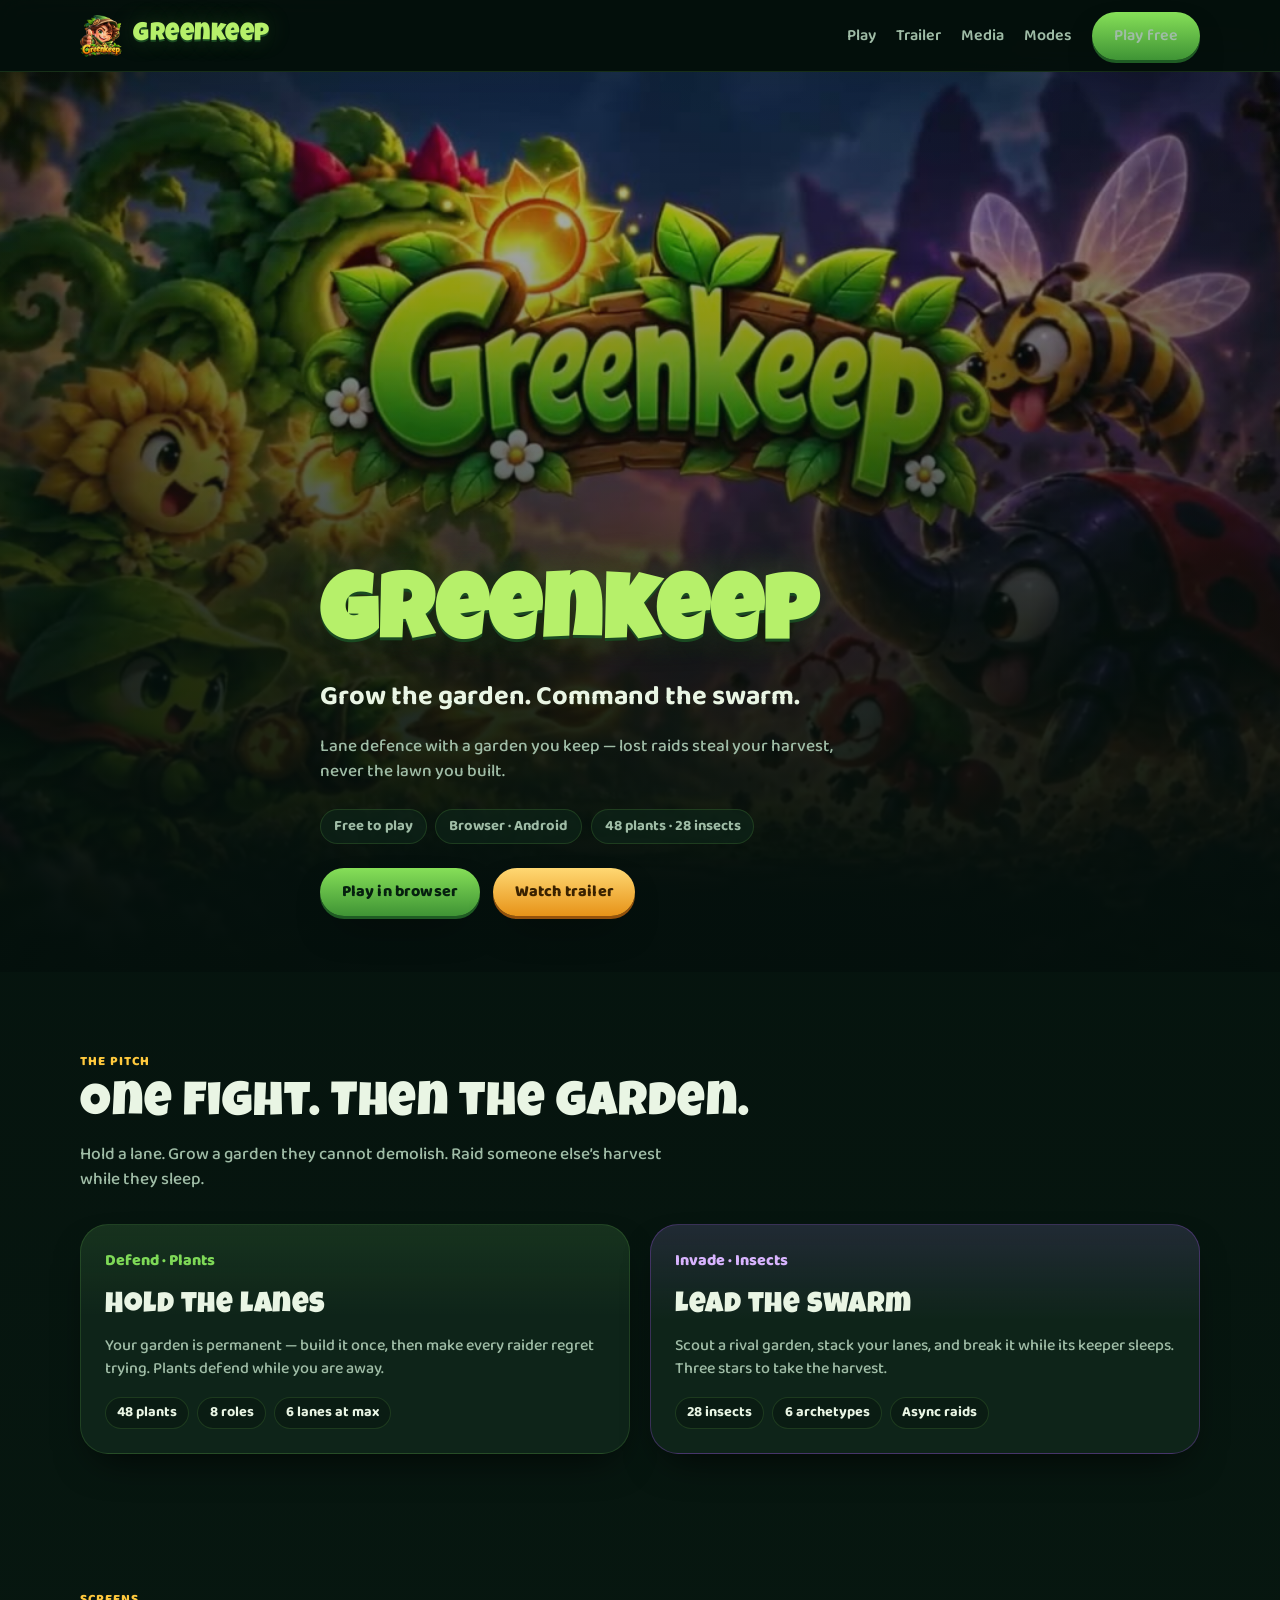
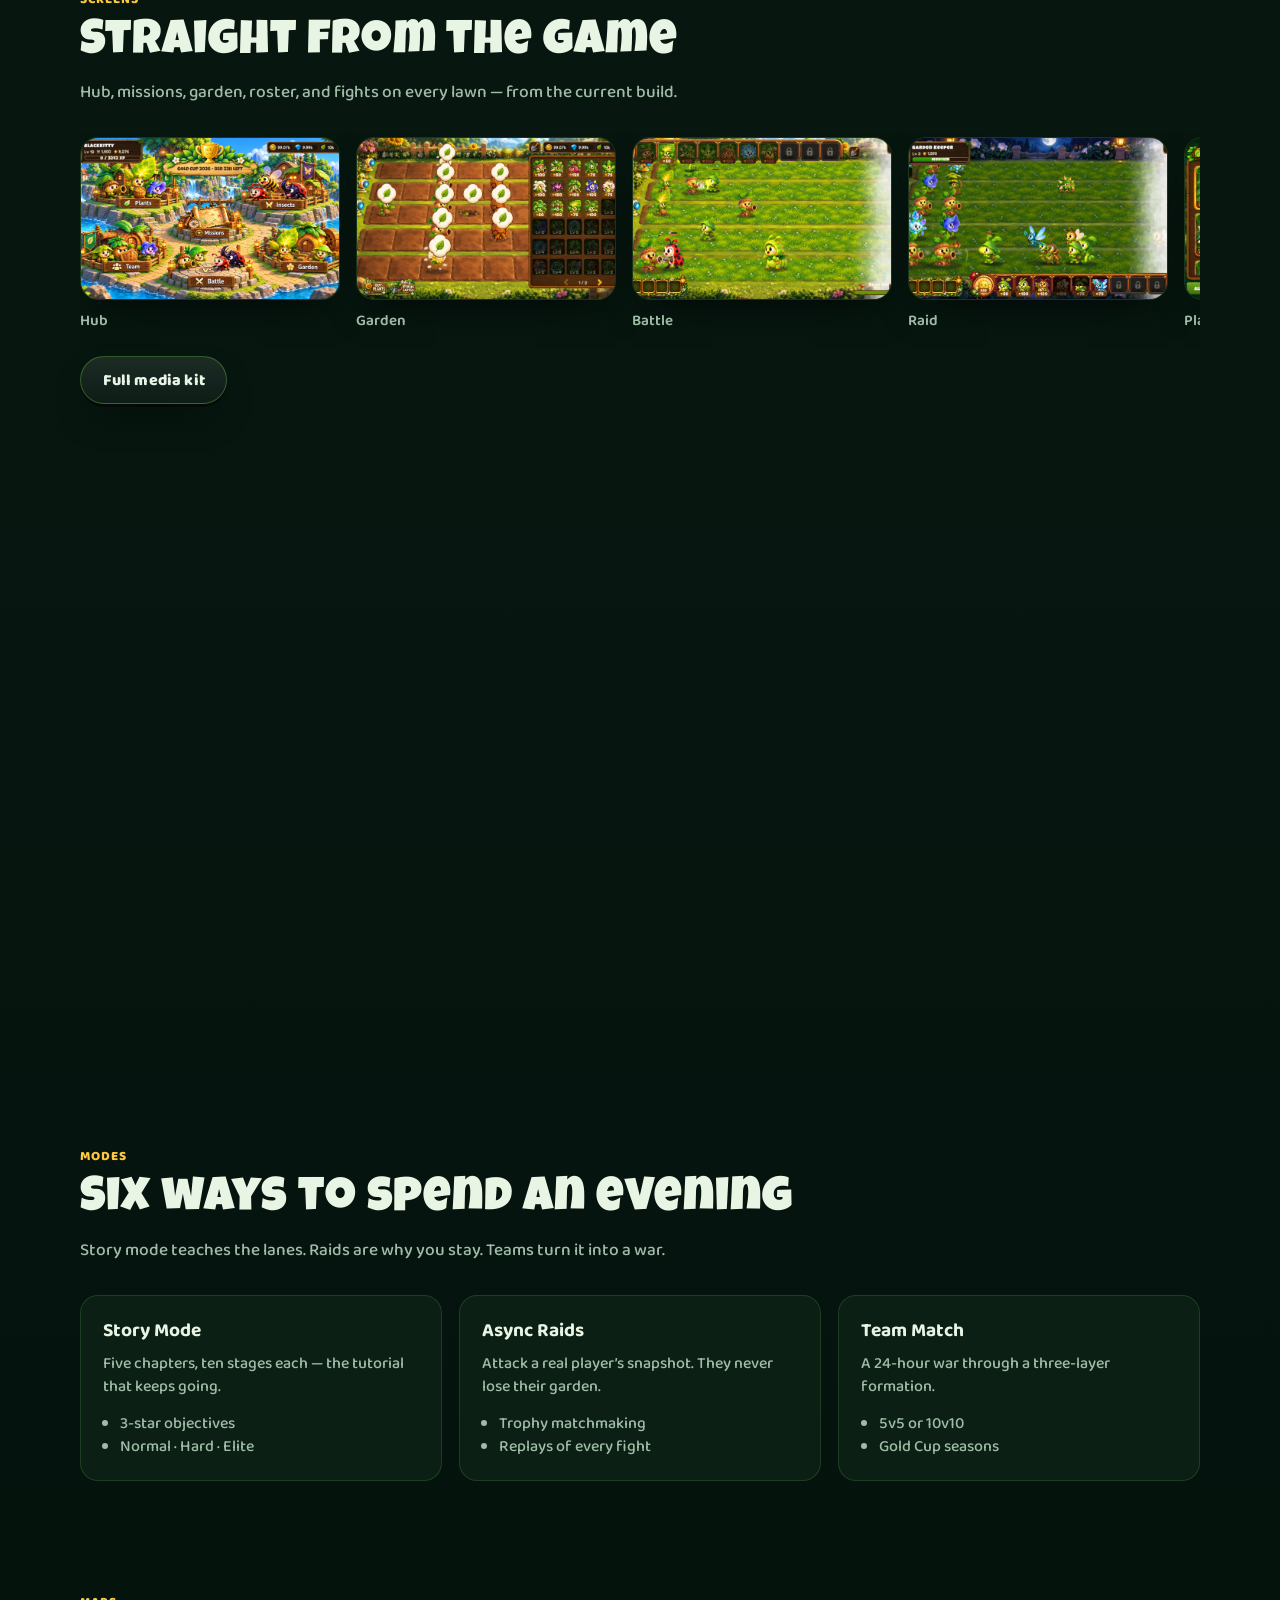
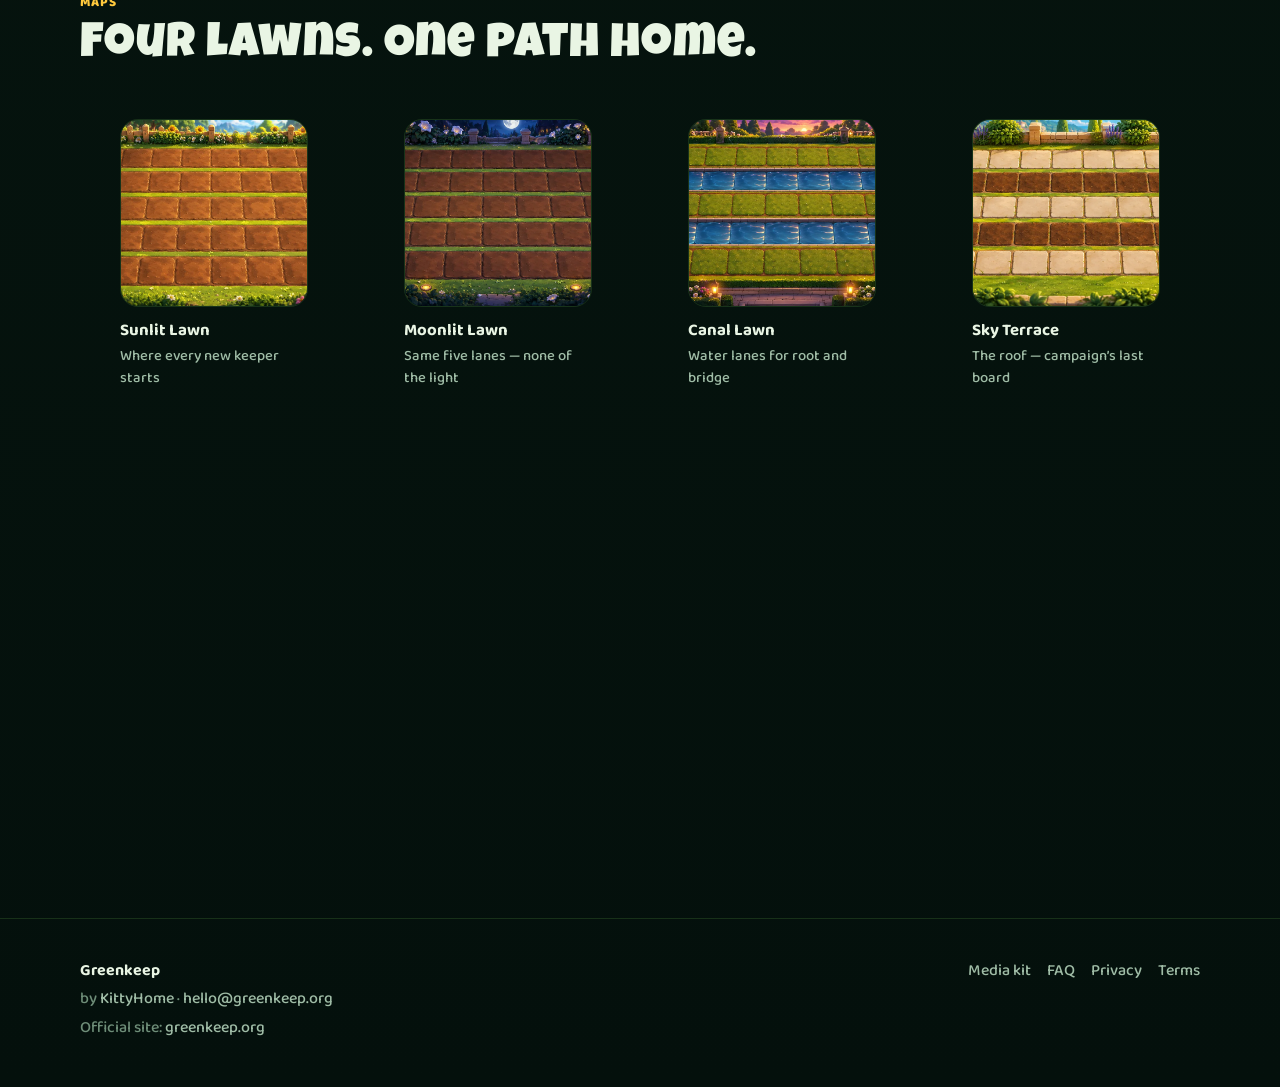
==== index.html @ dce056f8 "Add Greenkeep public marketing profile with site, video, and media kit." ====
<!doctype html>
<html lang="en">
  <head>
    <meta charset="UTF-8" />
    <meta name="viewport" content="width=device-width, initial-scale=1" />
    <meta name="theme-color" content="#04100c" />
    <title>Greenkeep — lane defence with a garden you keep</title>
    <meta
      name="description"
      content="A free lane-defence game: grow a garden they cannot demolish, then raid someone else’s harvest. Play in the browser or on Android."
    />
    <link rel="canonical" href="https://www.greenkeep.org/" />
    <meta property="og:type" content="website" />
    <meta property="og:site_name" content="Greenkeep" />
    <meta property="og:url" content="https://www.greenkeep.org/" />
    <meta property="og:title" content="Greenkeep — lane defence with a garden you keep" />
    <meta
      property="og:description"
      content="Grow a garden they cannot demolish. Raid someone else’s harvest. Play free in the browser or on Android."
    />
    <meta property="og:image" content="media/brand/og-card.jpg" />
    <meta name="twitter:card" content="summary_large_image" />
    <meta name="twitter:title" content="Greenkeep — lane defence with a garden you keep" />
    <meta
      name="twitter:description"
      content="Grow a garden they cannot demolish. Raid someone else’s harvest. Play free in the browser or on Android."
    />
    <meta name="twitter:image" content="media/brand/og-card.jpg" />
    <link rel="icon" type="image/png" sizes="32x32" href="media/brand/favicon-32.png" />
    <link rel="icon" type="image/png" sizes="256x256" href="media/brand/favicon.png" />
    <link rel="apple-touch-icon" href="media/brand/apple-touch-icon.png" />
    <link rel="preconnect" href="https://fonts.googleapis.com" />
    <link rel="preconnect" href="https://fonts.gstatic.com" crossorigin />
    <link
      href="https://fonts.googleapis.com/css2?family=Baloo+2:wght@400;500;600;700;800&family=Luckiest+Guy&display=swap"
      rel="stylesheet"
    />
    <link rel="stylesheet" href="css/site.css" />
    <script type="application/ld+json">
      {
        "@context": "https://schema.org",
        "@type": "VideoGame",
        "name": "Greenkeep",
        "description": "A free lane-defence game: grow a garden they cannot demolish, then raid someone else’s harvest.",
        "url": "https://www.greenkeep.org/",
        "image": "https://www.greenkeep.org/assets/gen/og-card.jpg",
        "genre": ["Strategy", "Tower Defense", "Lane defence"],
        "gamePlatform": ["WebBrowser", "Android"],
        "applicationCategory": "GameApplication",
        "operatingSystem": "Android, Web",
        "offers": {
          "@type": "Offer",
          "price": "0",
          "priceCurrency": "USD",
          "availability": "https://schema.org/InStock",
          "url": "https://www.greenkeep.org/download"
        }
      }
    </script>
  </head>
  <body>
    <a class="skip" href="#main">Skip to content</a>

    <header class="nav">
      <div class="nav__inner">
        <a class="brand" href="index.html" aria-label="Greenkeep home">
          <img src="media/brand/logo.webp" width="42" height="42" alt="" />
          <span class="brand__name">Greenkeep</span>
        </a>
        <nav class="nav__links" aria-label="Primary">
          <a href="#play">Play</a>
          <a href="#trailer">Trailer</a>
          <a href="media.html">Media</a>
          <a href="https://www.greenkeep.org/modes">Modes</a>
          <a class="btn nav__cta" href="https://www.greenkeep.org/play">Play free</a>
        </nav>
      </div>
    </header>

    <main id="main">
      <section class="hero">
        <div class="hero__media" aria-hidden="true">
          <video
            data-hero-video
            autoplay
            muted
            loop
            playsinline
            poster="media/video/intro-poster.jpg"
          >
            <source src="media/video/intro-teaser.mp4" type="video/mp4" />
          </video>
        </div>
        <div class="hero__veil" aria-hidden="true"></div>
        <div class="shell hero__content">
          <h1 class="hero__brand">Greenkeep</h1>
          <p class="hero__line">Grow the garden. Command the swarm.</p>
          <p class="hero__sub">
            Lane defence with a garden you keep — lost raids steal your harvest, never the lawn you
            built.
          </p>
          <ul class="pills">
            <li>Free to play</li>
            <li>Browser · Android</li>
            <li>48 plants · 28 insects</li>
          </ul>
          <div class="btn-row">
            <a class="btn" href="https://www.greenkeep.org/play">Play in browser</a>
            <button class="btn btn--sun" type="button" data-trailer-yt="_sWoGF-cBxM">
              Watch trailer
            </button>
          </div>
        </div>
      </section>

      <section class="section" id="play">
        <div class="shell">
          <p class="kicker reveal">The pitch</p>
          <h2 class="reveal">One fight. Then the garden.</h2>
          <p class="lede reveal">
            Hold a lane. Grow a garden they cannot demolish. Raid someone else’s harvest while they
            sleep.
          </p>

          <div class="split">
            <article class="side reveal">
              <p class="role">Defend · Plants</p>
              <h3>Hold the lanes</h3>
              <p>
                Your garden is permanent — build it once, then make every raider regret trying.
                Plants defend while you are away.
              </p>
              <ul>
                <li>48 plants</li>
                <li>8 roles</li>
                <li>6 lanes at max</li>
              </ul>
            </article>
            <article class="side side--swarm reveal">
              <p class="role">Invade · Insects</p>
              <h3>Lead the swarm</h3>
              <p>
                Scout a rival garden, stack your lanes, and break it while its keeper sleeps. Three
                stars to take the harvest.
              </p>
              <ul>
                <li>28 insects</li>
                <li>6 archetypes</li>
                <li>Async raids</li>
              </ul>
            </article>
          </div>
        </div>
      </section>

      <section class="section section--tight">
        <div class="shell">
          <p class="kicker reveal">Screens</p>
          <h2 class="reveal">Straight from the game</h2>
          <p class="lede reveal">
            Hub, missions, garden, roster, and fights on every lawn — from the current build.
          </p>

          <div class="rail" aria-label="Screenshot gallery">
            <button
              class="shot"
              type="button"
              data-lightbox-src="media/screens/shot-hub.webp"
              data-lightbox-alt="Greenkeep hub village"
              data-lightbox-caption="The hub — your village, with every mode a tap away"
            >
              <figure>
                <img src="media/screens/shot-hub.webp" alt="The hub village screen" loading="lazy" />
                <figcaption>Hub</figcaption>
              </figure>
            </button>
            <button
              class="shot"
              type="button"
              data-lightbox-src="media/screens/shot-garden.webp"
              data-lightbox-alt="Player garden"
              data-lightbox-caption="Your garden — plant, water, harvest; it is never demolished"
            >
              <figure>
                <img src="media/screens/shot-garden.webp" alt="Garden screen" loading="lazy" />
                <figcaption>Garden</figcaption>
              </figure>
            </button>
            <button
              class="shot"
              type="button"
              data-lightbox-src="media/screens/shot-battle-sunlit.webp"
              data-lightbox-alt="Sunlit Lawn battle"
              data-lightbox-caption="A Sunlit Lawn defence — insects biting, plants firing back"
            >
              <figure>
                <img
                  src="media/screens/shot-battle-sunlit.webp"
                  alt="Battle on Sunlit Lawn"
                  loading="lazy"
                />
                <figcaption>Battle</figcaption>
              </figure>
            </button>
            <button
              class="shot"
              type="button"
              data-lightbox-src="media/screens/shot-raid-moonlit.webp"
              data-lightbox-alt="Moonlit Lawn raid"
              data-lightbox-caption="Raiding a garden on the Moonlit Lawn, lane by lane"
            >
              <figure>
                <img
                  src="media/screens/shot-raid-moonlit.webp"
                  alt="Raid on Moonlit Lawn"
                  loading="lazy"
                />
                <figcaption>Raid</figcaption>
              </figure>
            </button>
            <button
              class="shot"
              type="button"
              data-lightbox-src="media/screens/shot-plants.webp"
              data-lightbox-alt="Plant roster"
              data-lightbox-caption="The plant roster — level a unit and the stats move in front of you"
            >
              <figure>
                <img src="media/screens/shot-plants.webp" alt="Plant roster" loading="lazy" />
                <figcaption>Plants</figcaption>
              </figure>
            </button>
            <button
              class="shot"
              type="button"
              data-lightbox-src="media/screens/shot-insects.webp"
              data-lightbox-alt="Insect hatchery"
              data-lightbox-caption="The hatchery — every insect, its role and what it still needs"
            >
              <figure>
                <img src="media/screens/shot-insects.webp" alt="Insect hatchery" loading="lazy" />
                <figcaption>Insects</figcaption>
              </figure>
            </button>
          </div>

          <div class="btn-row" style="margin-top: 0.5rem">
            <a class="btn btn--ghost" href="media.html">Full media kit</a>
          </div>
        </div>
      </section>

      <section class="section" id="trailer">
        <div class="shell">
          <p class="kicker reveal">Trailer</p>
          <h2 class="reveal">Two and a half minutes of Greenkeep</h2>
          <div class="trailer reveal">
            <div class="trailer__stage">
              <video
                poster="media/video/intro-poster.webp"
                muted
                loop
                playsinline
                autoplay
                aria-label="Greenkeep trailer teaser"
              >
                <source src="media/video/intro-teaser.mp4" type="video/mp4" />
              </video>
              <button class="trailer__play" type="button" data-trailer-yt="_sWoGF-cBxM">
                <span>▶ Watch trailer · 2:30</span>
              </button>
            </div>
            <div>
              <p class="lede">
                Hold a lane. Grow a garden they cannot demolish. Raid someone else’s harvest while
                they sleep.
              </p>
              <p class="lede" style="margin-top: 1rem">
                2:30 · in-game footage from the current build · watch in HD on YouTube.
              </p>
              <div class="btn-row" style="margin-top: 1.4rem">
                <a class="btn btn--sun" href="https://youtu.be/_sWoGF-cBxM" target="_blank" rel="noopener"
                  >Open on YouTube</a
                >
                <a class="btn btn--ghost" href="https://www.greenkeep.org/media">Site gallery</a>
              </div>
            </div>
          </div>
        </div>
      </section>

      <section class="section section--tight">
        <div class="shell">
          <p class="kicker reveal">Modes</p>
          <h2 class="reveal">Six ways to spend an evening</h2>
          <p class="lede reveal">
            Story mode teaches the lanes. Raids are why you stay. Teams turn it into a war.
          </p>
          <div class="feature-grid">
            <article class="feature reveal">
              <h3>Story Mode</h3>
              <p>Five chapters, ten stages each — the tutorial that keeps going.</p>
              <ul>
                <li>3-star objectives</li>
                <li>Normal · Hard · Elite</li>
              </ul>
            </article>
            <article class="feature reveal">
              <h3>Async Raids</h3>
              <p>Attack a real player’s snapshot. They never lose their garden.</p>
              <ul>
                <li>Trophy matchmaking</li>
                <li>Replays of every fight</li>
              </ul>
            </article>
            <article class="feature reveal">
              <h3>Team Match</h3>
              <p>A 24-hour war through a three-layer formation.</p>
              <ul>
                <li>5v5 or 10v10</li>
                <li>Gold Cup seasons</li>
              </ul>
            </article>
          </div>
        </div>
      </section>

      <section class="section section--tight">
        <div class="shell">
          <p class="kicker reveal">Maps</p>
          <h2 class="reveal">Four lawns. One path home.</h2>
          <div class="maps">
            <figure class="map-card reveal">
              <img src="media/maps/board-sunlit-lawn.webp" alt="Sunlit Lawn board" loading="lazy" />
              <h3>Sunlit Lawn</h3>
              <p>Where every new keeper starts</p>
            </figure>
            <figure class="map-card reveal">
              <img src="media/maps/board-moonlit-lawn.webp" alt="Moonlit Lawn board" loading="lazy" />
              <h3>Moonlit Lawn</h3>
              <p>Same five lanes — none of the light</p>
            </figure>
            <figure class="map-card reveal">
              <img src="media/maps/board-canal-lawn.webp" alt="Canal Lawn board" loading="lazy" />
              <h3>Canal Lawn</h3>
              <p>Water lanes for root and bridge</p>
            </figure>
            <figure class="map-card reveal">
              <img src="media/maps/board-sky-terrace.webp" alt="Sky Terrace board" loading="lazy" />
              <h3>Sky Terrace</h3>
              <p>The roof — campaign’s last board</p>
            </figure>
          </div>
        </div>
      </section>

      <section class="section">
        <div class="shell">
          <div class="cta reveal">
            <p class="kicker">Play free</p>
            <h2>Three minutes. One lane. I’ll show you.</h2>
            <p class="lede">
              Open the game and meet the Guardian on the Sunlit Lawn. No account needed to look
              around — your garden is waiting the moment you make one.
            </p>
            <div class="btn-row" style="margin-top: 1.4rem">
              <a class="btn" href="https://www.greenkeep.org/play">Play in browser</a>
              <a class="btn btn--ghost" href="https://www.greenkeep.org/download">Android APK</a>
              <a class="btn btn--ghost" href="https://discord.gg/TpE6PCnMNK" target="_blank" rel="noopener"
                >Discord</a
              >
            </div>
          </div>
        </div>
      </section>
    </main>

    <footer class="footer">
      <div class="shell footer__grid">
        <div>
          <strong style="color: var(--text)">Greenkeep</strong>
          <p style="margin: 0.35rem 0 0">
            by
            <a href="https://github.com/KittyHome" target="_blank" rel="noopener">KittyHome</a>
            ·
            <a href="mailto:hello@greenkeep.org">hello@greenkeep.org</a>
          </p>
          <p style="margin: 0.35rem 0 0">Official site: <a href="https://www.greenkeep.org/">greenkeep.org</a></p>
        </div>
        <nav aria-label="Footer">
          <a href="media.html">Media kit</a>
          <a href="https://www.greenkeep.org/faq">FAQ</a>
          <a href="https://www.greenkeep.org/privacy">Privacy</a>
          <a href="https://www.greenkeep.org/terms">Terms</a>
        </nav>
      </div>
    </footer>

    <div class="lightbox" data-lightbox hidden>
      <button class="btn btn--ghost lightbox__close" type="button" data-lightbox-close>Close</button>
      <div class="lightbox__panel">
        <div data-lightbox-media></div>
        <p class="lightbox__cap" data-lightbox-caption></p>
      </div>
    </div>

    <script src="js/site.js"></script>
  </body>
</html>
---- css/site.css ----
:root {
  --ink: #04100c;
  --ink-2: #081a13;
  --panel: #0e2419;
  --panel-2: #12301f;
  --panel-edge: #23543a;
  --leaf: #7ed957;
  --leaf-deep: #2e7d32;
  --lime: #b6f06a;
  --sun: #ffc93d;
  --sun-deep: #e08b12;
  --swarm: #a855f7;
  --swarm-deep: #6b21a8;
  --ember: #ff6b4a;
  --text: #e9f5e4;
  --text-dim: #9fbca6;
  --text-faint: #6e8d78;
  --line: rgba(126, 217, 87, 0.16);
  --line-strong: rgba(126, 217, 87, 0.32);
  --radius: 18px;
  --radius-lg: 28px;
  --shadow-lift: 0 18px 40px -18px rgba(0, 0, 0, 0.85);
  --font-display: "Luckiest Guy", "Segoe UI Black", Impact, system-ui, sans-serif;
  --font-ui: "Baloo 2", "Segoe UI", system-ui, -apple-system, sans-serif;
  --shell: min(1120px, calc(100vw - 2.5rem));
  --nav-h: 72px;
}

*,
*::before,
*::after {
  box-sizing: border-box;
}

html {
  scroll-behavior: smooth;
}

body {
  margin: 0;
  min-height: 100%;
  color: var(--text);
  font-family: var(--font-ui);
  font-weight: 500;
  background-color: var(--ink);
  background-image:
    radial-gradient(1100px 620px at 12% -8%, rgba(126, 217, 87, 0.12), transparent 62%),
    radial-gradient(900px 560px at 92% 8%, rgba(168, 85, 247, 0.1), transparent 58%),
    linear-gradient(180deg, #04100c 0%, #071710 40%, #04100c 100%);
  line-height: 1.45;
}

img,
video {
  display: block;
  max-width: 100%;
}

a {
  color: var(--lime);
  text-decoration: none;
}

a:hover {
  color: var(--sun);
}

.shell {
  width: var(--shell);
  margin-inline: auto;
}

.skip {
  position: absolute;
  left: -999px;
  top: 0;
  background: var(--leaf);
  color: #04100c;
  padding: 0.6rem 1rem;
  z-index: 100;
}

.skip:focus {
  left: 1rem;
  top: 1rem;
}

/* Nav */
.nav {
  position: sticky;
  top: 0;
  z-index: 40;
  height: var(--nav-h);
  display: flex;
  align-items: center;
  backdrop-filter: blur(14px);
  background: rgba(4, 16, 12, 0.78);
  border-bottom: 1px solid var(--line);
}

.nav__inner {
  display: flex;
  align-items: center;
  justify-content: space-between;
  gap: 1rem;
  width: var(--shell);
  margin-inline: auto;
}

.brand {
  display: inline-flex;
  align-items: center;
  gap: 0.7rem;
  color: var(--text);
}

.brand img {
  width: 42px;
  height: 42px;
  object-fit: contain;
}

.brand__name {
  font-family: var(--font-display);
  font-size: 1.55rem;
  letter-spacing: 0.02em;
  color: var(--lime);
  text-shadow: 0 2px 0 #1a4a22, 0 0 24px rgba(126, 217, 87, 0.25);
}

.nav__links {
  display: flex;
  align-items: center;
  gap: 1.25rem;
}

.nav__links a {
  color: var(--text-dim);
  font-weight: 600;
}

.nav__links a:hover,
.nav__links a[aria-current="page"] {
  color: var(--text);
}

.nav__cta {
  display: none;
}

@media (min-width: 820px) {
  .nav__cta {
    display: inline-flex;
  }
}

/* Buttons */
.btn {
  --btn-face: linear-gradient(180deg, #86df58, #3f9435);
  --btn-edge: #1f5c24;
  display: inline-flex;
  align-items: center;
  justify-content: center;
  gap: 0.5rem;
  min-height: 48px;
  padding: 0.7rem 1.35rem;
  border: 0;
  border-radius: 999px;
  background: var(--btn-face);
  box-shadow: 0 3px 0 var(--btn-edge), var(--shadow-lift);
  color: #06200f;
  font: inherit;
  font-weight: 800;
  letter-spacing: 0.01em;
  cursor: pointer;
  text-decoration: none;
  transition: transform 160ms ease, filter 160ms ease;
}

.btn:hover {
  transform: translateY(-2px);
  filter: brightness(1.05);
  color: #06200f;
}

.btn:active {
  transform: translateY(1px);
  box-shadow: 0 1px 0 var(--btn-edge);
}

.btn--sun {
  --btn-face: linear-gradient(180deg, #ffd873, #e79318);
  --btn-edge: #94520c;
  color: #3a2200;
}

.btn--sun:hover {
  color: #3a2200;
}

.btn--ghost {
  --btn-face: linear-gradient(180deg, rgba(255, 255, 255, 0.09), rgba(255, 255, 255, 0.03));
  --btn-edge: rgba(0, 0, 0, 0.5);
  color: var(--text);
  border: 1px solid var(--line-strong);
}

.btn--ghost:hover {
  color: var(--text);
}

.btn-row {
  display: flex;
  flex-wrap: wrap;
  gap: 0.85rem;
}

/* Hero */
.hero {
  position: relative;
  min-height: min(100svh, 920px);
  display: grid;
  align-items: end;
  overflow: hidden;
  isolation: isolate;
}

.hero__media {
  position: absolute;
  inset: 0;
  z-index: -2;
}

.hero__media video,
.hero__media img {
  width: 100%;
  height: 100%;
  object-fit: cover;
  object-position: center 35%;
}

.hero__veil {
  position: absolute;
  inset: 0;
  z-index: -1;
  background:
    linear-gradient(180deg, rgba(4, 16, 12, 0.25) 0%, rgba(4, 16, 12, 0.55) 45%, rgba(4, 16, 12, 0.96) 100%),
    radial-gradient(70% 50% at 50% 20%, transparent 30%, rgba(4, 16, 12, 0.55) 100%);
}

.hero__content {
  padding: 5.5rem 0 3.5rem;
  max-width: 40rem;
  animation: rise 900ms cubic-bezier(0.2, 0.8, 0.2, 1) both;
}

.hero__brand {
  margin: 0 0 0.85rem;
  font-family: var(--font-display);
  font-size: clamp(3.4rem, 10vw, 5.6rem);
  line-height: 0.95;
  letter-spacing: 0.02em;
  color: var(--lime);
  text-shadow:
    0 3px 0 #1a4a22,
    0 10px 40px rgba(0, 0, 0, 0.55),
    0 0 40px rgba(126, 217, 87, 0.28);
}

.hero__line {
  margin: 0 0 1.1rem;
  font-size: clamp(1.25rem, 2.6vw, 1.7rem);
  font-weight: 700;
  color: var(--text);
}

.hero__sub {
  margin: 0 0 1.6rem;
  max-width: 34rem;
  color: var(--text-dim);
  font-size: 1.08rem;
}

.pills {
  display: flex;
  flex-wrap: wrap;
  gap: 0.55rem;
  margin: 0 0 1.5rem;
  padding: 0;
  list-style: none;
}

.pills li {
  padding: 0.35rem 0.8rem;
  border-radius: 999px;
  border: 1px solid var(--line);
  background: rgba(14, 36, 25, 0.7);
  color: var(--text-dim);
  font-size: 0.92rem;
  font-weight: 700;
}

/* Sections */
.section {
  padding: 5rem 0;
}

.section--tight {
  padding: 3.5rem 0;
}

.kicker {
  margin: 0 0 0.55rem;
  color: var(--sun);
  font-weight: 800;
  letter-spacing: 0.08em;
  text-transform: uppercase;
  font-size: 0.82rem;
}

.section h2 {
  margin: 0 0 0.75rem;
  font-family: var(--font-display);
  font-size: clamp(2rem, 4.5vw, 3rem);
  line-height: 1.05;
  letter-spacing: 0.02em;
  color: var(--text);
  font-weight: 400;
}

.lede {
  margin: 0;
  max-width: 38rem;
  color: var(--text-dim);
  font-size: 1.08rem;
}

.split {
  display: grid;
  gap: 1.25rem;
  margin-top: 2rem;
}

@media (min-width: 860px) {
  .split {
    grid-template-columns: 1fr 1fr;
  }
}

.side {
  position: relative;
  overflow: hidden;
  border-radius: var(--radius-lg);
  border: 1px solid var(--line);
  background: linear-gradient(180deg, rgba(126, 217, 87, 0.08), transparent 40%), var(--panel);
  box-shadow: var(--shadow-lift);
  padding: 1.5rem;
  min-height: 100%;
}

.side--swarm {
  background: linear-gradient(180deg, rgba(168, 85, 247, 0.12), transparent 42%), var(--panel);
  border-color: rgba(168, 85, 247, 0.28);
}

.side h3 {
  margin: 0 0 0.4rem;
  font-family: var(--font-display);
  font-size: 1.8rem;
  letter-spacing: 0.02em;
  font-weight: 400;
}

.side .role {
  margin: 0 0 0.85rem;
  color: var(--leaf);
  font-weight: 800;
}

.side--swarm .role {
  color: #d8b4fe;
}

.side p {
  margin: 0 0 1rem;
  color: var(--text-dim);
}

.side ul {
  margin: 0;
  padding: 0;
  list-style: none;
  display: flex;
  flex-wrap: wrap;
  gap: 0.5rem;
}

.side li {
  padding: 0.3rem 0.7rem;
  border-radius: 999px;
  background: rgba(0, 0, 0, 0.22);
  border: 1px solid var(--line);
  color: var(--text);
  font-size: 0.9rem;
  font-weight: 700;
}

.feature-grid {
  display: grid;
  gap: 1.1rem;
  margin-top: 2rem;
}

@media (min-width: 900px) {
  .feature-grid {
    grid-template-columns: repeat(3, 1fr);
  }
}

.feature {
  padding: 1.35rem;
  border-radius: var(--radius);
  border: 1px solid var(--line);
  background: rgba(14, 36, 25, 0.72);
}

.feature h3 {
  margin: 0 0 0.45rem;
  font-size: 1.2rem;
}

.feature p {
  margin: 0;
  color: var(--text-dim);
}

.feature ul {
  margin: 0.85rem 0 0;
  padding-left: 1.1rem;
  color: var(--text-dim);
}

/* Media rail */
.rail {
  display: grid;
  grid-auto-flow: column;
  grid-auto-columns: minmax(260px, 320px);
  gap: 1rem;
  overflow-x: auto;
  padding: 0.25rem 0 1rem;
  scroll-snap-type: x mandatory;
  margin-top: 1.75rem;
}

.rail::-webkit-scrollbar {
  height: 8px;
}

.rail::-webkit-scrollbar-thumb {
  background: var(--panel-edge);
  border-radius: 999px;
}

.shot {
  scroll-snap-align: start;
  border: 0;
  padding: 0;
  background: transparent;
  color: inherit;
  text-align: left;
  cursor: pointer;
  font: inherit;
}

.shot figure {
  margin: 0;
}

.shot img {
  width: 100%;
  aspect-ratio: 16 / 10;
  object-fit: cover;
  border-radius: var(--radius);
  border: 1px solid var(--line);
  box-shadow: var(--shadow-lift);
  transition: transform 220ms ease, border-color 220ms ease;
}

.shot:hover img,
.shot:focus-visible img {
  transform: translateY(-4px) scale(1.015);
  border-color: var(--line-strong);
}

.shot figcaption {
  margin-top: 0.65rem;
  color: var(--text-dim);
  font-size: 0.95rem;
  font-weight: 600;
}

/* Trailer */
.trailer {
  display: grid;
  gap: 1.25rem;
  margin-top: 2rem;
}

@media (min-width: 900px) {
  .trailer {
    grid-template-columns: 1.4fr 1fr;
    align-items: center;
  }
}

.trailer__stage {
  position: relative;
  border-radius: var(--radius-lg);
  overflow: hidden;
  border: 1px solid var(--line-strong);
  box-shadow: var(--shadow-lift);
  background: #000;
  aspect-ratio: 16 / 9;
}

.trailer__stage video,
.trailer__stage iframe {
  width: 100%;
  height: 100%;
  border: 0;
  object-fit: cover;
}

.trailer__play {
  position: absolute;
  inset: 0;
  display: grid;
  place-items: center;
  background: linear-gradient(180deg, rgba(4, 16, 12, 0.15), rgba(4, 16, 12, 0.55));
  border: 0;
  cursor: pointer;
  color: #06200f;
}

.trailer__play span {
  display: inline-flex;
  align-items: center;
  gap: 0.55rem;
  min-height: 52px;
  padding: 0.75rem 1.3rem;
  border-radius: 999px;
  background: linear-gradient(180deg, #ffd873, #e79318);
  box-shadow: 0 3px 0 #94520c, var(--shadow-lift);
  font-weight: 800;
}

.maps {
  display: grid;
  gap: 1rem;
  margin-top: 2rem;
}

@media (min-width: 800px) {
  .maps {
    grid-template-columns: repeat(4, 1fr);
  }
}

.map-card img {
  width: 100%;
  aspect-ratio: 1;
  object-fit: cover;
  border-radius: var(--radius);
  border: 1px solid var(--line);
}

.map-card h3 {
  margin: 0.7rem 0 0.2rem;
  font-size: 1.05rem;
}

.map-card p {
  margin: 0;
  color: var(--text-dim);
  font-size: 0.92rem;
}

/* Gallery page */
.page-head {
  padding: 3.5rem 0 1.5rem;
}

.filters {
  display: flex;
  flex-wrap: wrap;
  gap: 0.5rem;
  margin: 1.5rem 0 1.75rem;
}

.chip {
  border: 1px solid var(--line);
  background: rgba(14, 36, 25, 0.7);
  color: var(--text-dim);
  border-radius: 999px;
  padding: 0.45rem 0.9rem;
  font: inherit;
  font-weight: 700;
  cursor: pointer;
}

.chip[aria-pressed="true"],
.chip:hover {
  color: var(--ink);
  background: linear-gradient(180deg, #b6f06a, #5cb33a);
  border-color: transparent;
}

.gallery {
  display: grid;
  gap: 1rem;
  grid-template-columns: repeat(auto-fill, minmax(260px, 1fr));
  padding-bottom: 4rem;
}

.gallery__item[hidden] {
  display: none;
}

.gallery__item {
  margin: 0;
}

.gallery__item button {
  display: block;
  width: 100%;
  border: 0;
  padding: 0;
  background: transparent;
  color: inherit;
  cursor: pointer;
  text-align: left;
  font: inherit;
}

.gallery__item img {
  width: 100%;
  aspect-ratio: 16 / 10;
  object-fit: cover;
  border-radius: var(--radius);
  border: 1px solid var(--line);
}

.gallery__item figcaption {
  margin-top: 0.6rem;
  color: var(--text-dim);
  font-weight: 600;
}

.tag {
  display: inline-block;
  margin-bottom: 0.35rem;
  color: var(--sun);
  font-size: 0.78rem;
  font-weight: 800;
  letter-spacing: 0.06em;
  text-transform: uppercase;
}

/* Lightbox */
.lightbox {
  position: fixed;
  inset: 0;
  z-index: 80;
  display: grid;
  place-items: center;
  padding: 1.5rem;
  background: rgba(2, 8, 6, 0.88);
  backdrop-filter: blur(8px);
}

.lightbox[hidden] {
  display: none;
}

.lightbox__panel {
  width: min(1100px, 100%);
  max-height: calc(100svh - 3rem);
  overflow: auto;
}

.lightbox__panel img,
.lightbox__panel video,
.lightbox__panel iframe {
  width: 100%;
  border-radius: var(--radius);
  border: 1px solid var(--line-strong);
  background: #000;
  aspect-ratio: 16 / 9;
}

.lightbox__cap {
  margin: 0.85rem 0 0;
  color: var(--text-dim);
}

.lightbox__close {
  position: absolute;
  top: 1rem;
  right: 1rem;
}

/* CTA band */
.cta {
  position: relative;
  overflow: hidden;
  border-radius: var(--radius-lg);
  border: 1px solid var(--line-strong);
  background:
    linear-gradient(120deg, rgba(126, 217, 87, 0.16), transparent 45%),
    linear-gradient(300deg, rgba(255, 201, 61, 0.12), transparent 40%),
    var(--panel-2);
  padding: clamp(1.75rem, 4vw, 2.75rem);
  box-shadow: var(--shadow-lift);
}

.cta h2 {
  margin-bottom: 0.5rem;
}

/* Footer */
.footer {
  border-top: 1px solid var(--line);
  padding: 2.5rem 0 3rem;
  color: var(--text-faint);
}

.footer__grid {
  display: flex;
  flex-wrap: wrap;
  justify-content: space-between;
  gap: 1.25rem;
}

.footer a {
  color: var(--text-dim);
}

.footer nav {
  display: flex;
  flex-wrap: wrap;
  gap: 1rem;
}

.reveal {
  opacity: 0;
  transform: translateY(18px);
  transition: opacity 700ms ease, transform 700ms ease;
}

.reveal.is-in {
  opacity: 1;
  transform: none;
}

@keyframes rise {
  from {
    opacity: 0;
    transform: translateY(24px);
  }
  to {
    opacity: 1;
    transform: none;
  }
}

@media (prefers-reduced-motion: reduce) {
  *,
  *::before,
  *::after {
    animation: none !important;
    transition: none !important;
    scroll-behavior: auto !important;
  }

  .reveal {
    opacity: 1;
    transform: none;
  }
}
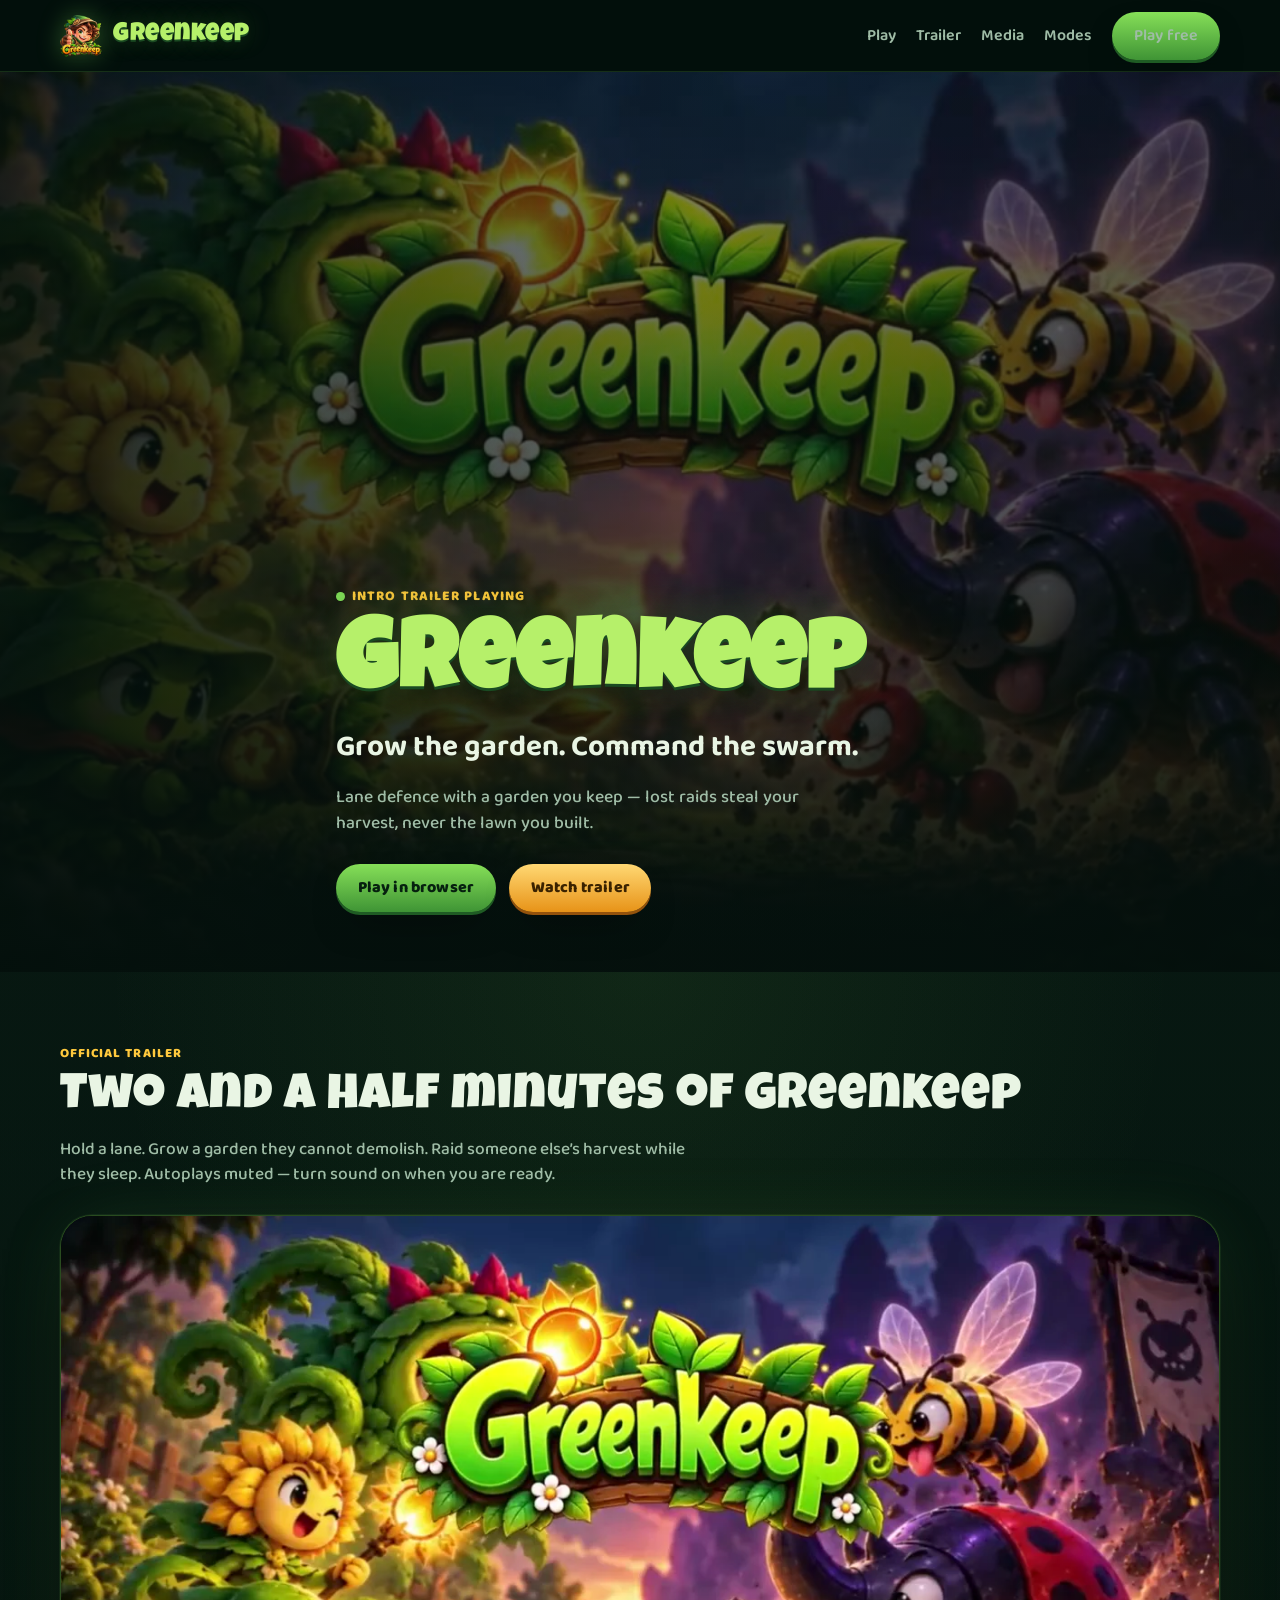
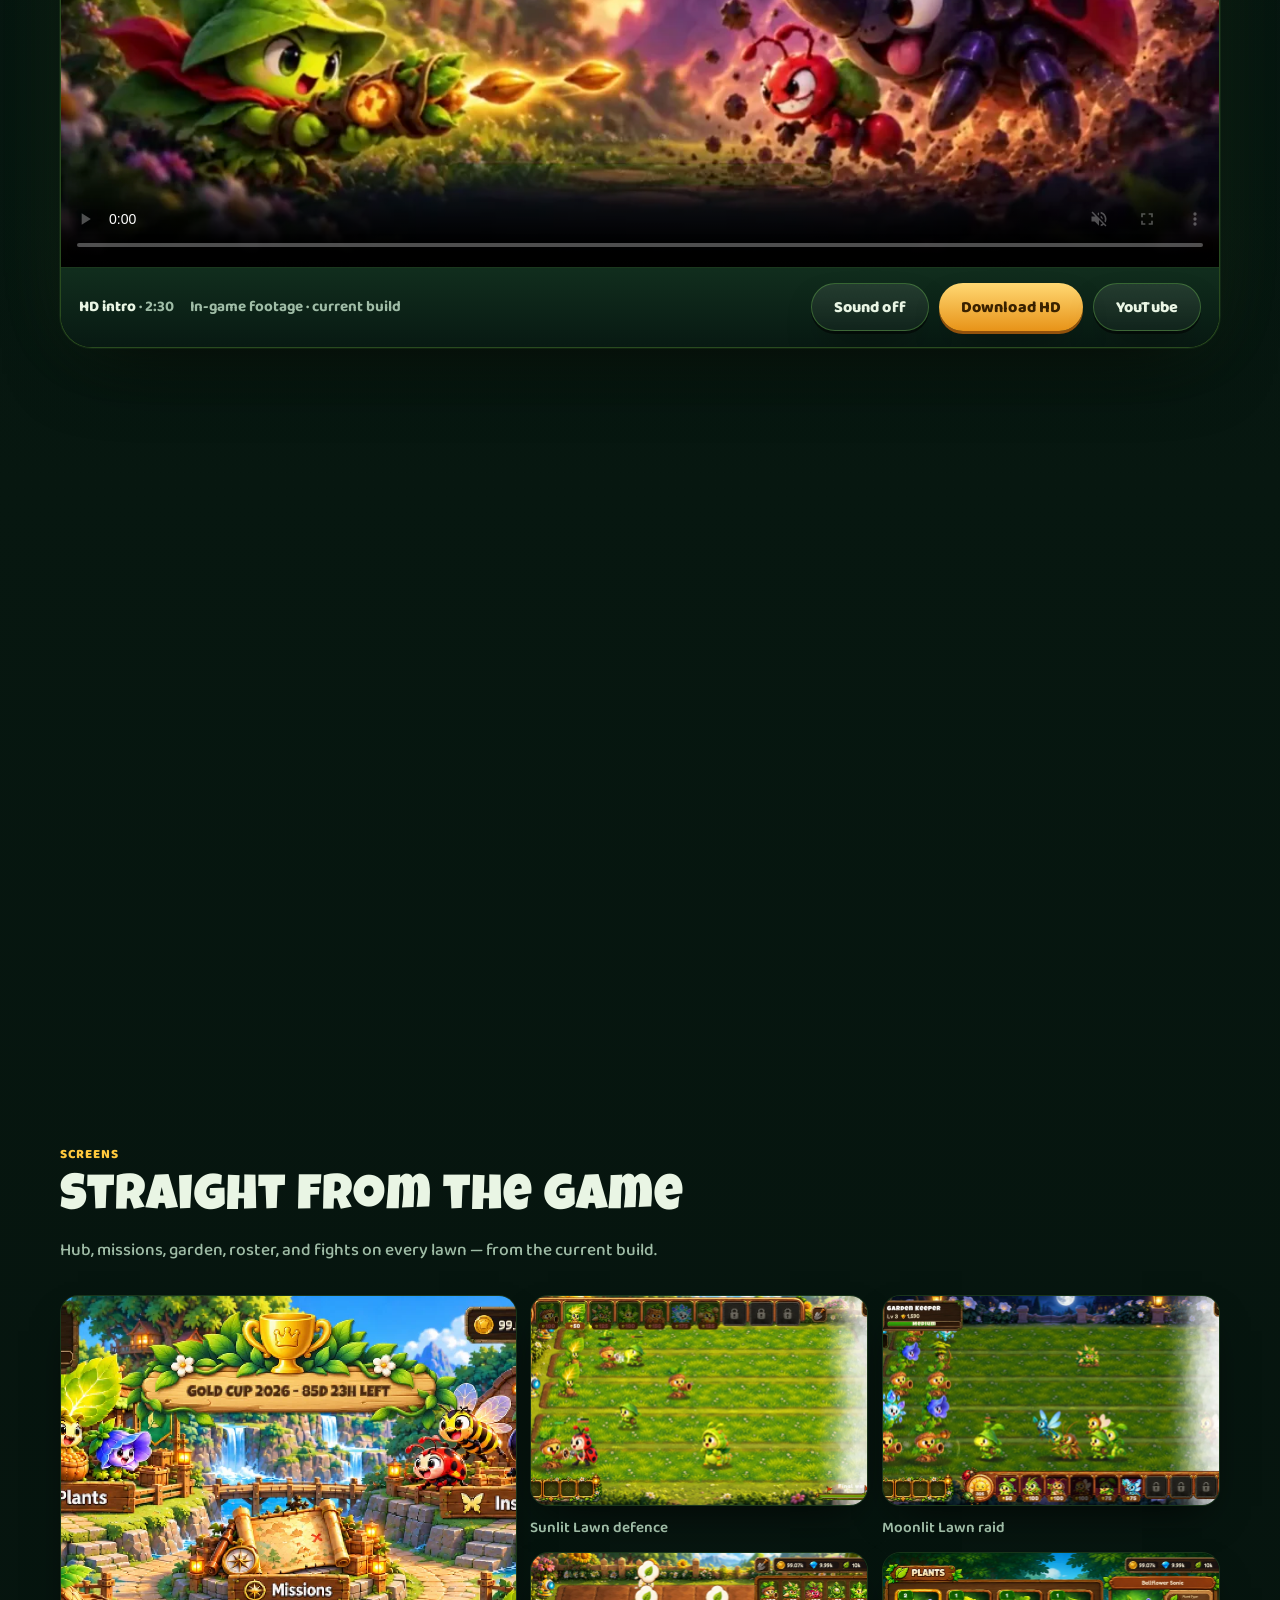
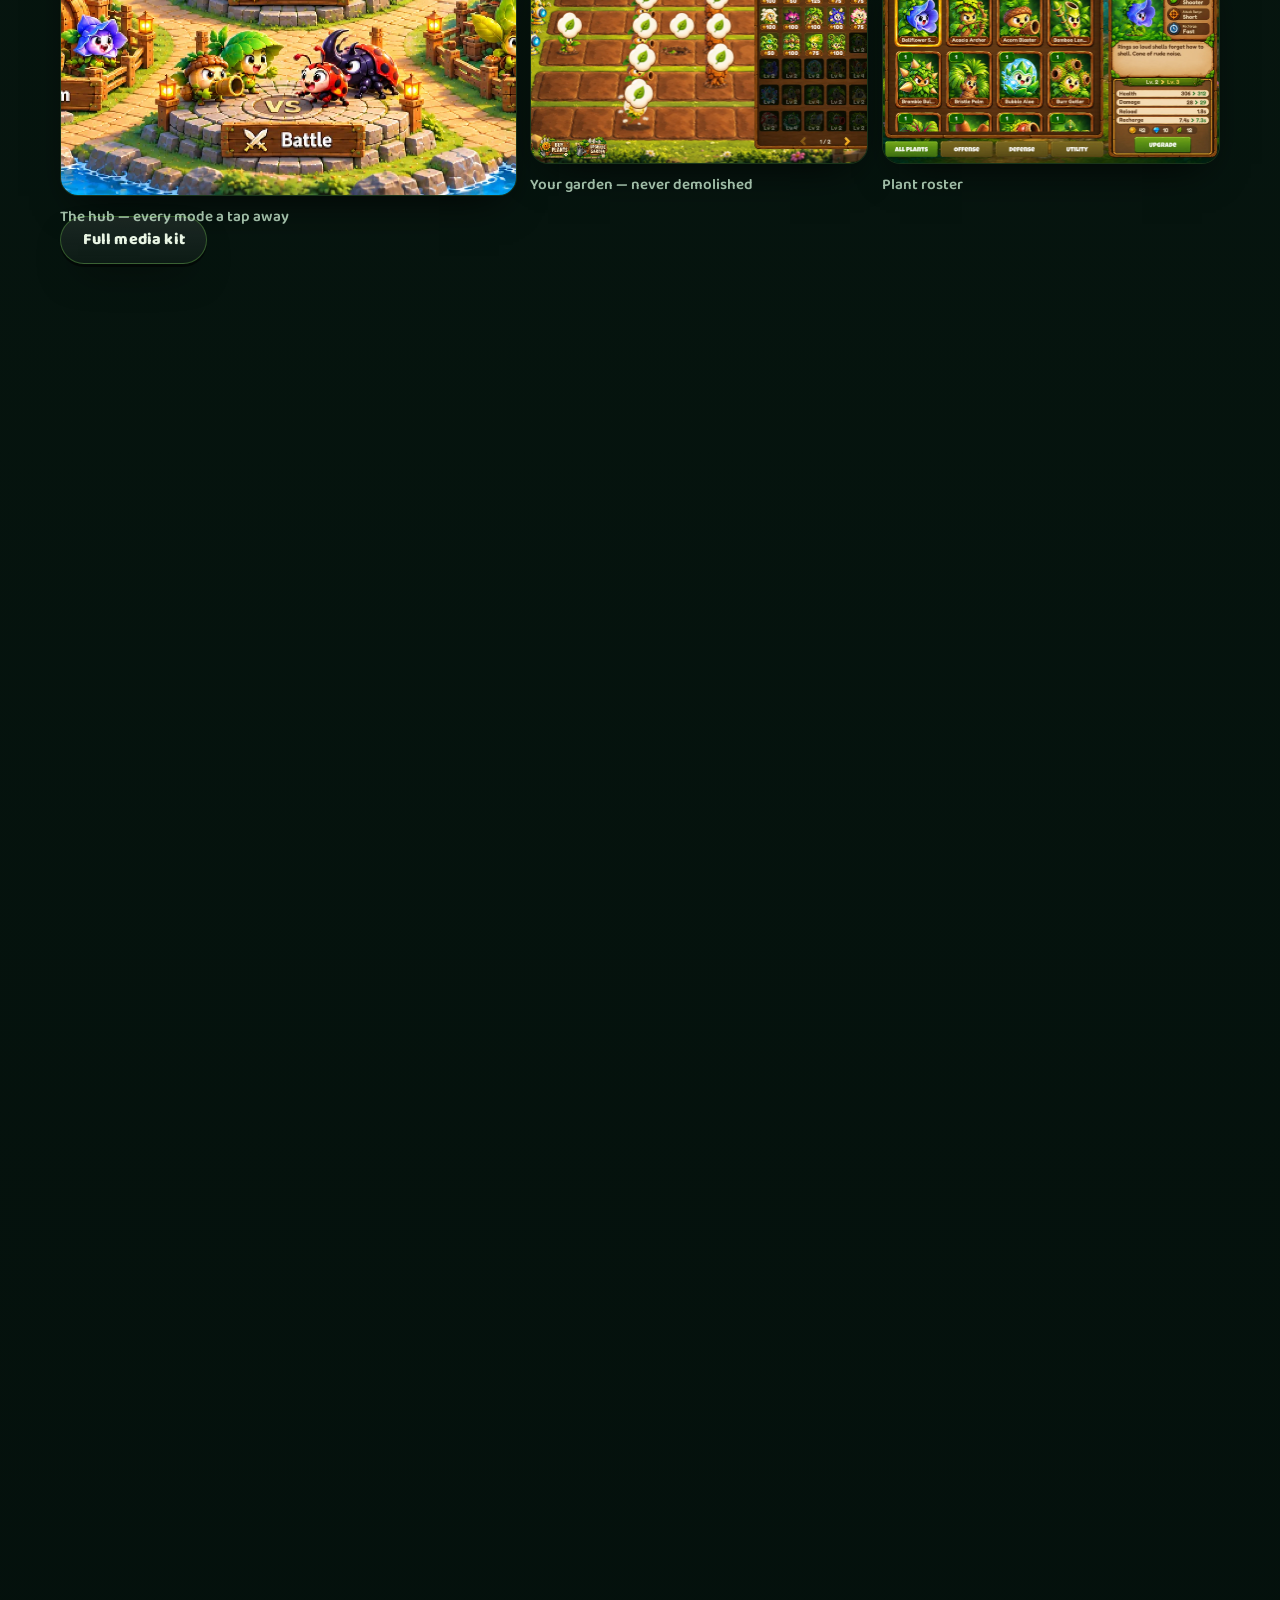
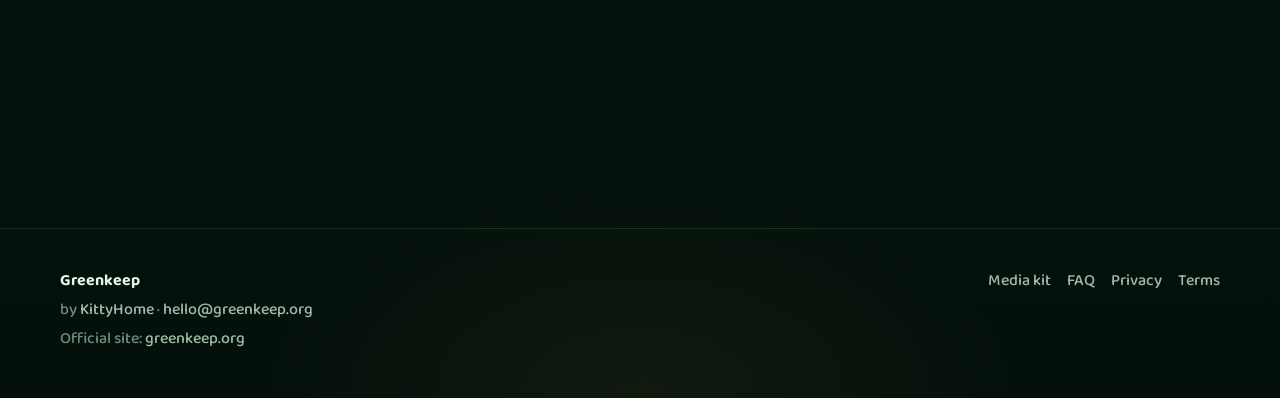
==== commit cf092f6f: "Embed HD intro trailer with autoplay and polish the marketing site." ====
--- a/index.html
+++ b/index.html
@@ -19,6 +19,7 @@
       content="Grow a garden they cannot demolish. Raid someone else’s harvest. Play free in the browser or on Android."
     />
     <meta property="og:image" content="media/brand/og-card.jpg" />
+    <meta property="og:video" content="media/video/intro-hd.mp4" />
     <meta name="twitter:card" content="summary_large_image" />
     <meta name="twitter:title" content="Greenkeep — lane defence with a garden you keep" />
     <meta
@@ -48,6 +49,14 @@
         "gamePlatform": ["WebBrowser", "Android"],
         "applicationCategory": "GameApplication",
         "operatingSystem": "Android, Web",
+        "trailer": {
+          "@type": "VideoObject",
+          "name": "Greenkeep — official intro trailer",
+          "thumbnailUrl": "media/video/intro-poster.jpg",
+          "contentUrl": "media/video/intro-hd.mp4",
+          "uploadDate": "2026-10-10",
+          "duration": "PT2M30S"
+        },
         "offers": {
           "@type": "Offer",
           "price": "0",
@@ -81,34 +90,89 @@
       <section class="hero">
         <div class="hero__media" aria-hidden="true">
           <video
-            data-hero-video
+            data-autoplay-video
             autoplay
             muted
             loop
             playsinline
+            preload="auto"
             poster="media/video/intro-poster.jpg"
           >
-            <source src="media/video/intro-teaser.mp4" type="video/mp4" />
+            <source src="media/video/intro-hd.mp4" type="video/mp4" />
           </video>
         </div>
         <div class="hero__veil" aria-hidden="true"></div>
         <div class="shell hero__content">
+          <p class="hero__live">Intro trailer playing</p>
           <h1 class="hero__brand">Greenkeep</h1>
           <p class="hero__line">Grow the garden. Command the swarm.</p>
           <p class="hero__sub">
             Lane defence with a garden you keep — lost raids steal your harvest, never the lawn you
             built.
           </p>
-          <ul class="pills">
-            <li>Free to play</li>
-            <li>Browser · Android</li>
-            <li>48 plants · 28 insects</li>
-          </ul>
           <div class="btn-row">
             <a class="btn" href="https://www.greenkeep.org/play">Play in browser</a>
-            <button class="btn btn--sun" type="button" data-trailer-yt="_sWoGF-cBxM">
-              Watch trailer
-            </button>
+            <a class="btn btn--sun" href="#trailer" data-scroll-trailer>Watch trailer</a>
+          </div>
+        </div>
+      </section>
+
+      <section class="section section--trailer" id="trailer">
+        <div class="shell">
+          <p class="kicker reveal">Official trailer</p>
+          <h2 class="reveal">Two and a half minutes of Greenkeep</h2>
+          <p class="lede reveal">
+            Hold a lane. Grow a garden they cannot demolish. Raid someone else’s harvest while they
+            sleep. Autoplays muted — turn sound on when you are ready.
+          </p>
+
+          <div class="player reveal">
+            <div class="player__stage">
+              <video
+                id="intro-hd"
+                data-autoplay-video
+                autoplay
+                muted
+                loop
+                playsinline
+                controls
+                preload="auto"
+                poster="media/video/intro-poster.webp"
+                aria-label="Greenkeep official intro trailer"
+              >
+                <source src="media/video/intro-hd.mp4" type="video/mp4" />
+              </video>
+            </div>
+            <div class="player__bar">
+              <div class="player__meta">
+                <span><strong>HD intro</strong> · 2:30</span>
+                <span>In-game footage · current build</span>
+              </div>
+              <div class="player__actions">
+                <button class="btn btn--ghost sound-btn" type="button" data-sound-toggle="#intro-hd">
+                  Sound off
+                </button>
+                <a class="btn btn--sun" href="media/video/intro-hd.mp4" download>Download HD</a>
+                <a
+                  class="btn btn--ghost"
+                  href="https://youtu.be/_sWoGF-cBxM"
+                  target="_blank"
+                  rel="noopener"
+                  >YouTube</a
+                >
+              </div>
+            </div>
+          </div>
+
+          <div class="trailer-copy reveal">
+            <p class="lede">
+              Free to play in the browser or on Android. Forty-eight plants hold the lanes. Twenty-eight
+              insects break them. Your garden stays — forever.
+            </p>
+            <div class="btn-row">
+              <a class="btn" href="https://www.greenkeep.org/play">Play free now</a>
+              <a class="btn btn--ghost" href="media.html">Browse media kit</a>
+            </div>
           </div>
         </div>
       </section>
@@ -118,8 +182,8 @@
           <p class="kicker reveal">The pitch</p>
           <h2 class="reveal">One fight. Then the garden.</h2>
           <p class="lede reveal">
-            Hold a lane. Grow a garden they cannot demolish. Raid someone else’s harvest while they
-            sleep.
+            You play both sides. Plants defend offline. Insects are how you take someone else’s
+            harvest.
           </p>
 
           <div class="split">
@@ -161,9 +225,9 @@
             Hub, missions, garden, roster, and fights on every lawn — from the current build.
           </p>
 
-          <div class="rail" aria-label="Screenshot gallery">
+          <div class="mosaic" aria-label="Screenshot gallery">
             <button
-              class="shot"
+              class="shot reveal"
               type="button"
               data-lightbox-src="media/screens/shot-hub.webp"
               data-lightbox-alt="Greenkeep hub village"
@@ -171,23 +235,11 @@
             >
               <figure>
                 <img src="media/screens/shot-hub.webp" alt="The hub village screen" loading="lazy" />
-                <figcaption>Hub</figcaption>
+                <figcaption>The hub — every mode a tap away</figcaption>
               </figure>
             </button>
             <button
-              class="shot"
-              type="button"
-              data-lightbox-src="media/screens/shot-garden.webp"
-              data-lightbox-alt="Player garden"
-              data-lightbox-caption="Your garden — plant, water, harvest; it is never demolished"
-            >
-              <figure>
-                <img src="media/screens/shot-garden.webp" alt="Garden screen" loading="lazy" />
-                <figcaption>Garden</figcaption>
-              </figure>
-            </button>
-            <button
-              class="shot"
+              class="shot reveal"
               type="button"
               data-lightbox-src="media/screens/shot-battle-sunlit.webp"
               data-lightbox-alt="Sunlit Lawn battle"
@@ -199,11 +251,11 @@
                   alt="Battle on Sunlit Lawn"
                   loading="lazy"
                 />
-                <figcaption>Battle</figcaption>
+                <figcaption>Sunlit Lawn defence</figcaption>
               </figure>
             </button>
             <button
-              class="shot"
+              class="shot reveal"
               type="button"
               data-lightbox-src="media/screens/shot-raid-moonlit.webp"
               data-lightbox-alt="Moonlit Lawn raid"
@@ -215,11 +267,23 @@
                   alt="Raid on Moonlit Lawn"
                   loading="lazy"
                 />
-                <figcaption>Raid</figcaption>
+                <figcaption>Moonlit Lawn raid</figcaption>
               </figure>
             </button>
             <button
-              class="shot"
+              class="shot reveal"
+              type="button"
+              data-lightbox-src="media/screens/shot-garden.webp"
+              data-lightbox-alt="Player garden"
+              data-lightbox-caption="Your garden — plant, water, harvest; it is never demolished"
+            >
+              <figure>
+                <img src="media/screens/shot-garden.webp" alt="Garden screen" loading="lazy" />
+                <figcaption>Your garden — never demolished</figcaption>
+              </figure>
+            </button>
+            <button
+              class="shot reveal"
               type="button"
               data-lightbox-src="media/screens/shot-plants.webp"
               data-lightbox-alt="Plant roster"
@@ -227,64 +291,13 @@
             >
               <figure>
                 <img src="media/screens/shot-plants.webp" alt="Plant roster" loading="lazy" />
-                <figcaption>Plants</figcaption>
+                <figcaption>Plant roster</figcaption>
               </figure>
             </button>
-            <button
-              class="shot"
-              type="button"
-              data-lightbox-src="media/screens/shot-insects.webp"
-              data-lightbox-alt="Insect hatchery"
-              data-lightbox-caption="The hatchery — every insect, its role and what it still needs"
-            >
-              <figure>
-                <img src="media/screens/shot-insects.webp" alt="Insect hatchery" loading="lazy" />
-                <figcaption>Insects</figcaption>
-              </figure>
-            </button>
-          </div>
-
-          <div class="btn-row" style="margin-top: 0.5rem">
+          </div>
+
+          <div class="btn-row" style="margin-top: 1.25rem">
             <a class="btn btn--ghost" href="media.html">Full media kit</a>
-          </div>
-        </div>
-      </section>
-
-      <section class="section" id="trailer">
-        <div class="shell">
-          <p class="kicker reveal">Trailer</p>
-          <h2 class="reveal">Two and a half minutes of Greenkeep</h2>
-          <div class="trailer reveal">
-            <div class="trailer__stage">
-              <video
-                poster="media/video/intro-poster.webp"
-                muted
-                loop
-                playsinline
-                autoplay
-                aria-label="Greenkeep trailer teaser"
-              >
-                <source src="media/video/intro-teaser.mp4" type="video/mp4" />
-              </video>
-              <button class="trailer__play" type="button" data-trailer-yt="_sWoGF-cBxM">
-                <span>▶ Watch trailer · 2:30</span>
-              </button>
-            </div>
-            <div>
-              <p class="lede">
-                Hold a lane. Grow a garden they cannot demolish. Raid someone else’s harvest while
-                they sleep.
-              </p>
-              <p class="lede" style="margin-top: 1rem">
-                2:30 · in-game footage from the current build · watch in HD on YouTube.
-              </p>
-              <div class="btn-row" style="margin-top: 1.4rem">
-                <a class="btn btn--sun" href="https://youtu.be/_sWoGF-cBxM" target="_blank" rel="noopener"
-                  >Open on YouTube</a
-                >
-                <a class="btn btn--ghost" href="https://www.greenkeep.org/media">Site gallery</a>
-              </div>
-            </div>
           </div>
         </div>
       </section>
@@ -385,7 +398,9 @@
             ·
             <a href="mailto:hello@greenkeep.org">hello@greenkeep.org</a>
           </p>
-          <p style="margin: 0.35rem 0 0">Official site: <a href="https://www.greenkeep.org/">greenkeep.org</a></p>
+          <p style="margin: 0.35rem 0 0">
+            Official site: <a href="https://www.greenkeep.org/">greenkeep.org</a>
+          </p>
         </div>
         <nav aria-label="Footer">
           <a href="media.html">Media kit</a>
--- a/css/site.css
+++ b/css/site.css
@@ -22,7 +22,7 @@
   --shadow-lift: 0 18px 40px -18px rgba(0, 0, 0, 0.85);
   --font-display: "Luckiest Guy", "Segoe UI Black", Impact, system-ui, sans-serif;
   --font-ui: "Baloo 2", "Segoe UI", system-ui, -apple-system, sans-serif;
-  --shell: min(1120px, calc(100vw - 2.5rem));
+  --shell: min(1160px, calc(100vw - 2.5rem));
   --nav-h: 72px;
 }
 
@@ -44,8 +44,9 @@
   font-weight: 500;
   background-color: var(--ink);
   background-image:
-    radial-gradient(1100px 620px at 12% -8%, rgba(126, 217, 87, 0.12), transparent 62%),
-    radial-gradient(900px 560px at 92% 8%, rgba(168, 85, 247, 0.1), transparent 58%),
+    radial-gradient(1100px 620px at 12% -8%, rgba(126, 217, 87, 0.14), transparent 62%),
+    radial-gradient(900px 560px at 92% 8%, rgba(168, 85, 247, 0.11), transparent 58%),
+    radial-gradient(700px 400px at 50% 100%, rgba(255, 201, 61, 0.05), transparent 55%),
     linear-gradient(180deg, #04100c 0%, #071710 40%, #04100c 100%);
   line-height: 1.45;
 }
@@ -93,8 +94,8 @@
   height: var(--nav-h);
   display: flex;
   align-items: center;
-  backdrop-filter: blur(14px);
-  background: rgba(4, 16, 12, 0.78);
+  backdrop-filter: blur(16px) saturate(1.2);
+  background: rgba(4, 16, 12, 0.72);
   border-bottom: 1px solid var(--line);
 }
 
@@ -118,6 +119,7 @@
   width: 42px;
   height: 42px;
   object-fit: contain;
+  filter: drop-shadow(0 0 12px rgba(126, 217, 87, 0.35));
 }
 
 .brand__name {
@@ -218,7 +220,7 @@
 /* Hero */
 .hero {
   position: relative;
-  min-height: min(100svh, 920px);
+  min-height: min(100svh, 980px);
   display: grid;
   align-items: end;
   overflow: hidden;
@@ -236,7 +238,9 @@
   width: 100%;
   height: 100%;
   object-fit: cover;
-  object-position: center 35%;
+  object-position: center 32%;
+  transform: scale(1.04);
+  animation: ken 28s ease-in-out infinite alternate;
 }
 
 .hero__veil {
@@ -244,69 +248,79 @@
   inset: 0;
   z-index: -1;
   background:
-    linear-gradient(180deg, rgba(4, 16, 12, 0.25) 0%, rgba(4, 16, 12, 0.55) 45%, rgba(4, 16, 12, 0.96) 100%),
-    radial-gradient(70% 50% at 50% 20%, transparent 30%, rgba(4, 16, 12, 0.55) 100%);
+    linear-gradient(90deg, rgba(4, 16, 12, 0.78) 0%, rgba(4, 16, 12, 0.35) 55%, rgba(4, 16, 12, 0.55) 100%),
+    linear-gradient(180deg, rgba(4, 16, 12, 0.2) 0%, rgba(4, 16, 12, 0.45) 48%, rgba(4, 16, 12, 0.96) 100%);
 }
 
 .hero__content {
-  padding: 5.5rem 0 3.5rem;
-  max-width: 40rem;
+  padding: 6rem 0 3.75rem;
+  max-width: 38rem;
   animation: rise 900ms cubic-bezier(0.2, 0.8, 0.2, 1) both;
 }
 
 .hero__brand {
   margin: 0 0 0.85rem;
   font-family: var(--font-display);
-  font-size: clamp(3.4rem, 10vw, 5.6rem);
-  line-height: 0.95;
+  font-size: clamp(3.6rem, 11vw, 6rem);
+  line-height: 0.92;
   letter-spacing: 0.02em;
   color: var(--lime);
   text-shadow:
     0 3px 0 #1a4a22,
-    0 10px 40px rgba(0, 0, 0, 0.55),
-    0 0 40px rgba(126, 217, 87, 0.28);
+    0 12px 48px rgba(0, 0, 0, 0.55),
+    0 0 48px rgba(126, 217, 87, 0.32);
 }
 
 .hero__line {
-  margin: 0 0 1.1rem;
-  font-size: clamp(1.25rem, 2.6vw, 1.7rem);
+  margin: 0 0 1rem;
+  font-size: clamp(1.3rem, 2.8vw, 1.85rem);
   font-weight: 700;
   color: var(--text);
 }
 
 .hero__sub {
-  margin: 0 0 1.6rem;
-  max-width: 34rem;
-  color: var(--text-dim);
-  font-size: 1.08rem;
-}
-
-.pills {
-  display: flex;
-  flex-wrap: wrap;
-  gap: 0.55rem;
-  margin: 0 0 1.5rem;
-  padding: 0;
-  list-style: none;
-}
-
-.pills li {
-  padding: 0.35rem 0.8rem;
-  border-radius: 999px;
-  border: 1px solid var(--line);
-  background: rgba(14, 36, 25, 0.7);
-  color: var(--text-dim);
-  font-size: 0.92rem;
-  font-weight: 700;
+  margin: 0 0 1.75rem;
+  max-width: 32rem;
+  color: var(--text-dim);
+  font-size: 1.1rem;
+}
+
+.hero__live {
+  display: inline-flex;
+  align-items: center;
+  gap: 0.45rem;
+  margin: 0 0 1.1rem;
+  color: var(--sun);
+  font-weight: 800;
+  font-size: 0.86rem;
+  letter-spacing: 0.08em;
+  text-transform: uppercase;
+}
+
+.hero__live::before {
+  content: "";
+  width: 0.55rem;
+  height: 0.55rem;
+  border-radius: 50%;
+  background: var(--leaf);
+  box-shadow: 0 0 0 0 rgba(126, 217, 87, 0.55);
+  animation: pulse 1.8s ease-out infinite;
 }
 
 /* Sections */
 .section {
-  padding: 5rem 0;
+  padding: 5.25rem 0;
 }
 
 .section--tight {
-  padding: 3.5rem 0;
+  padding: 3.75rem 0;
+}
+
+.section--trailer {
+  padding: 4.5rem 0 5.5rem;
+  background:
+    radial-gradient(70% 80% at 50% 0%, rgba(126, 217, 87, 0.08), transparent 60%),
+    linear-gradient(180deg, rgba(8, 26, 19, 0.65), transparent);
 }
 
 .kicker {
@@ -321,7 +335,7 @@
 .section h2 {
   margin: 0 0 0.75rem;
   font-family: var(--font-display);
-  font-size: clamp(2rem, 4.5vw, 3rem);
+  font-size: clamp(2.1rem, 4.8vw, 3.15rem);
   line-height: 1.05;
   letter-spacing: 0.02em;
   color: var(--text);
@@ -330,7 +344,7 @@
 
 .lede {
   margin: 0;
-  max-width: 38rem;
+  max-width: 40rem;
   color: var(--text-dim);
   font-size: 1.08rem;
 }
@@ -354,8 +368,14 @@
   border: 1px solid var(--line);
   background: linear-gradient(180deg, rgba(126, 217, 87, 0.08), transparent 40%), var(--panel);
   box-shadow: var(--shadow-lift);
-  padding: 1.5rem;
+  padding: 1.55rem;
   min-height: 100%;
+  transition: transform 220ms ease, border-color 220ms ease;
+}
+
+.side:hover {
+  transform: translateY(-3px);
+  border-color: var(--line-strong);
 }
 
 .side--swarm {
@@ -366,7 +386,7 @@
 .side h3 {
   margin: 0 0 0.4rem;
   font-family: var(--font-display);
-  font-size: 1.8rem;
+  font-size: 1.85rem;
   letter-spacing: 0.02em;
   font-weight: 400;
 }
@@ -418,15 +438,21 @@
 }
 
 .feature {
-  padding: 1.35rem;
+  padding: 1.4rem;
   border-radius: var(--radius);
   border: 1px solid var(--line);
   background: rgba(14, 36, 25, 0.72);
+  transition: border-color 200ms ease, transform 200ms ease;
+}
+
+.feature:hover {
+  border-color: var(--line-strong);
+  transform: translateY(-2px);
 }
 
 .feature h3 {
   margin: 0 0 0.45rem;
-  font-size: 1.2rem;
+  font-size: 1.22rem;
 }
 
 .feature p {
@@ -440,29 +466,32 @@
   color: var(--text-dim);
 }
 
-/* Media rail */
-.rail {
+/* Screenshot mosaic */
+.mosaic {
   display: grid;
-  grid-auto-flow: column;
-  grid-auto-columns: minmax(260px, 320px);
-  gap: 1rem;
-  overflow-x: auto;
-  padding: 0.25rem 0 1rem;
-  scroll-snap-type: x mandatory;
-  margin-top: 1.75rem;
-}
-
-.rail::-webkit-scrollbar {
-  height: 8px;
-}
-
-.rail::-webkit-scrollbar-thumb {
-  background: var(--panel-edge);
-  border-radius: 999px;
+  gap: 0.85rem;
+  margin-top: 2rem;
+  grid-template-columns: 1fr;
+}
+
+@media (min-width: 760px) {
+  .mosaic {
+    grid-template-columns: 1.35fr 1fr 1fr;
+    grid-template-rows: auto auto;
+  }
+
+  .mosaic .shot:first-child {
+    grid-row: span 2;
+  }
+
+  .mosaic .shot:first-child img {
+    height: 100%;
+    aspect-ratio: auto;
+    min-height: 100%;
+  }
 }
 
 .shot {
-  scroll-snap-align: start;
   border: 0;
   padding: 0;
   background: transparent;
@@ -470,10 +499,14 @@
   text-align: left;
   cursor: pointer;
   font: inherit;
+  height: 100%;
 }
 
 .shot figure {
   margin: 0;
+  height: 100%;
+  display: flex;
+  flex-direction: column;
 }
 
 .shot img {
@@ -483,13 +516,14 @@
   border-radius: var(--radius);
   border: 1px solid var(--line);
   box-shadow: var(--shadow-lift);
-  transition: transform 220ms ease, border-color 220ms ease;
+  transition: transform 240ms ease, border-color 240ms ease, box-shadow 240ms ease;
 }
 
 .shot:hover img,
 .shot:focus-visible img {
   transform: translateY(-4px) scale(1.015);
   border-color: var(--line-strong);
+  box-shadow: 0 22px 50px -20px rgba(0, 0, 0, 0.9);
 }
 
 .shot figcaption {
@@ -499,59 +533,79 @@
   font-weight: 600;
 }
 
-/* Trailer */
-.trailer {
+/* Trailer / player */
+.player {
+  margin-top: 1.75rem;
+  border-radius: calc(var(--radius-lg) + 4px);
+  border: 1px solid var(--line-strong);
+  background: #020805;
+  box-shadow:
+    0 0 0 1px rgba(126, 217, 87, 0.08),
+    0 30px 80px -30px rgba(0, 0, 0, 0.95),
+    0 0 80px -20px rgba(126, 217, 87, 0.18);
+  overflow: hidden;
+}
+
+.player__stage {
+  position: relative;
+  aspect-ratio: 16 / 9;
+  background: #000;
+}
+
+.player__stage video {
+  width: 100%;
+  height: 100%;
+  object-fit: cover;
+}
+
+.player__bar {
+  display: flex;
+  flex-wrap: wrap;
+  align-items: center;
+  justify-content: space-between;
+  gap: 0.85rem;
+  padding: 0.95rem 1.15rem;
+  background: linear-gradient(180deg, rgba(18, 48, 31, 0.95), rgba(8, 26, 19, 0.98));
+  border-top: 1px solid var(--line);
+}
+
+.player__meta {
+  display: flex;
+  flex-wrap: wrap;
+  gap: 0.55rem 1rem;
+  color: var(--text-dim);
+  font-weight: 700;
+  font-size: 0.95rem;
+}
+
+.player__meta strong {
+  color: var(--text);
+  font-weight: 800;
+}
+
+.player__actions {
+  display: flex;
+  flex-wrap: wrap;
+  gap: 0.65rem;
+}
+
+.sound-btn[aria-pressed="true"] {
+  --btn-face: linear-gradient(180deg, #ffd873, #e79318);
+  --btn-edge: #94520c;
+  color: #3a2200;
+}
+
+.trailer-copy {
   display: grid;
   gap: 1.25rem;
-  margin-top: 2rem;
+  margin-top: 1.5rem;
 }
 
 @media (min-width: 900px) {
-  .trailer {
+  .trailer-copy {
     grid-template-columns: 1.4fr 1fr;
-    align-items: center;
-  }
-}
-
-.trailer__stage {
-  position: relative;
-  border-radius: var(--radius-lg);
-  overflow: hidden;
-  border: 1px solid var(--line-strong);
-  box-shadow: var(--shadow-lift);
-  background: #000;
-  aspect-ratio: 16 / 9;
-}
-
-.trailer__stage video,
-.trailer__stage iframe {
-  width: 100%;
-  height: 100%;
-  border: 0;
-  object-fit: cover;
-}
-
-.trailer__play {
-  position: absolute;
-  inset: 0;
-  display: grid;
-  place-items: center;
-  background: linear-gradient(180deg, rgba(4, 16, 12, 0.15), rgba(4, 16, 12, 0.55));
-  border: 0;
-  cursor: pointer;
-  color: #06200f;
-}
-
-.trailer__play span {
-  display: inline-flex;
-  align-items: center;
-  gap: 0.55rem;
-  min-height: 52px;
-  padding: 0.75rem 1.3rem;
-  border-radius: 999px;
-  background: linear-gradient(180deg, #ffd873, #e79318);
-  box-shadow: 0 3px 0 #94520c, var(--shadow-lift);
-  font-weight: 800;
+    align-items: start;
+  }
 }
 
 .maps {
@@ -564,6 +618,10 @@
   .maps {
     grid-template-columns: repeat(4, 1fr);
   }
+}
+
+.map-card {
+  margin: 0;
 }
 
 .map-card img {
@@ -572,6 +630,12 @@
   object-fit: cover;
   border-radius: var(--radius);
   border: 1px solid var(--line);
+  transition: transform 220ms ease, border-color 220ms ease;
+}
+
+.map-card:hover img {
+  transform: translateY(-3px);
+  border-color: var(--line-strong);
 }
 
 .map-card h3 {
@@ -674,8 +738,8 @@
   display: grid;
   place-items: center;
   padding: 1.5rem;
-  background: rgba(2, 8, 6, 0.88);
-  backdrop-filter: blur(8px);
+  background: rgba(2, 8, 6, 0.9);
+  backdrop-filter: blur(10px);
 }
 
 .lightbox[hidden] {
@@ -689,13 +753,11 @@
 }
 
 .lightbox__panel img,
-.lightbox__panel video,
-.lightbox__panel iframe {
+.lightbox__panel video {
   width: 100%;
   border-radius: var(--radius);
   border: 1px solid var(--line-strong);
   background: #000;
-  aspect-ratio: 16 / 9;
 }
 
 .lightbox__cap {
@@ -716,11 +778,22 @@
   border-radius: var(--radius-lg);
   border: 1px solid var(--line-strong);
   background:
-    linear-gradient(120deg, rgba(126, 217, 87, 0.16), transparent 45%),
-    linear-gradient(300deg, rgba(255, 201, 61, 0.12), transparent 40%),
+    linear-gradient(120deg, rgba(126, 217, 87, 0.18), transparent 45%),
+    linear-gradient(300deg, rgba(255, 201, 61, 0.14), transparent 40%),
     var(--panel-2);
-  padding: clamp(1.75rem, 4vw, 2.75rem);
+  padding: clamp(1.85rem, 4vw, 3rem);
   box-shadow: var(--shadow-lift);
+}
+
+.cta::after {
+  content: "";
+  position: absolute;
+  inset: auto -10% -40% auto;
+  width: 280px;
+  height: 280px;
+  border-radius: 50%;
+  background: radial-gradient(circle, rgba(126, 217, 87, 0.18), transparent 70%);
+  pointer-events: none;
 }
 
 .cta h2 {
@@ -770,6 +843,27 @@
   to {
     opacity: 1;
     transform: none;
+  }
+}
+
+@keyframes ken {
+  from {
+    transform: scale(1.04) translate3d(0, 0, 0);
+  }
+  to {
+    transform: scale(1.1) translate3d(-1.5%, -1%, 0);
+  }
+}
+
+@keyframes pulse {
+  0% {
+    box-shadow: 0 0 0 0 rgba(126, 217, 87, 0.55);
+  }
+  70% {
+    box-shadow: 0 0 0 10px rgba(126, 217, 87, 0);
+  }
+  100% {
+    box-shadow: 0 0 0 0 rgba(126, 217, 87, 0);
   }
 }
 
@@ -786,4 +880,9 @@
     opacity: 1;
     transform: none;
   }
-}
+
+  .hero__media video,
+  .hero__media img {
+    transform: none;
+  }
+}
